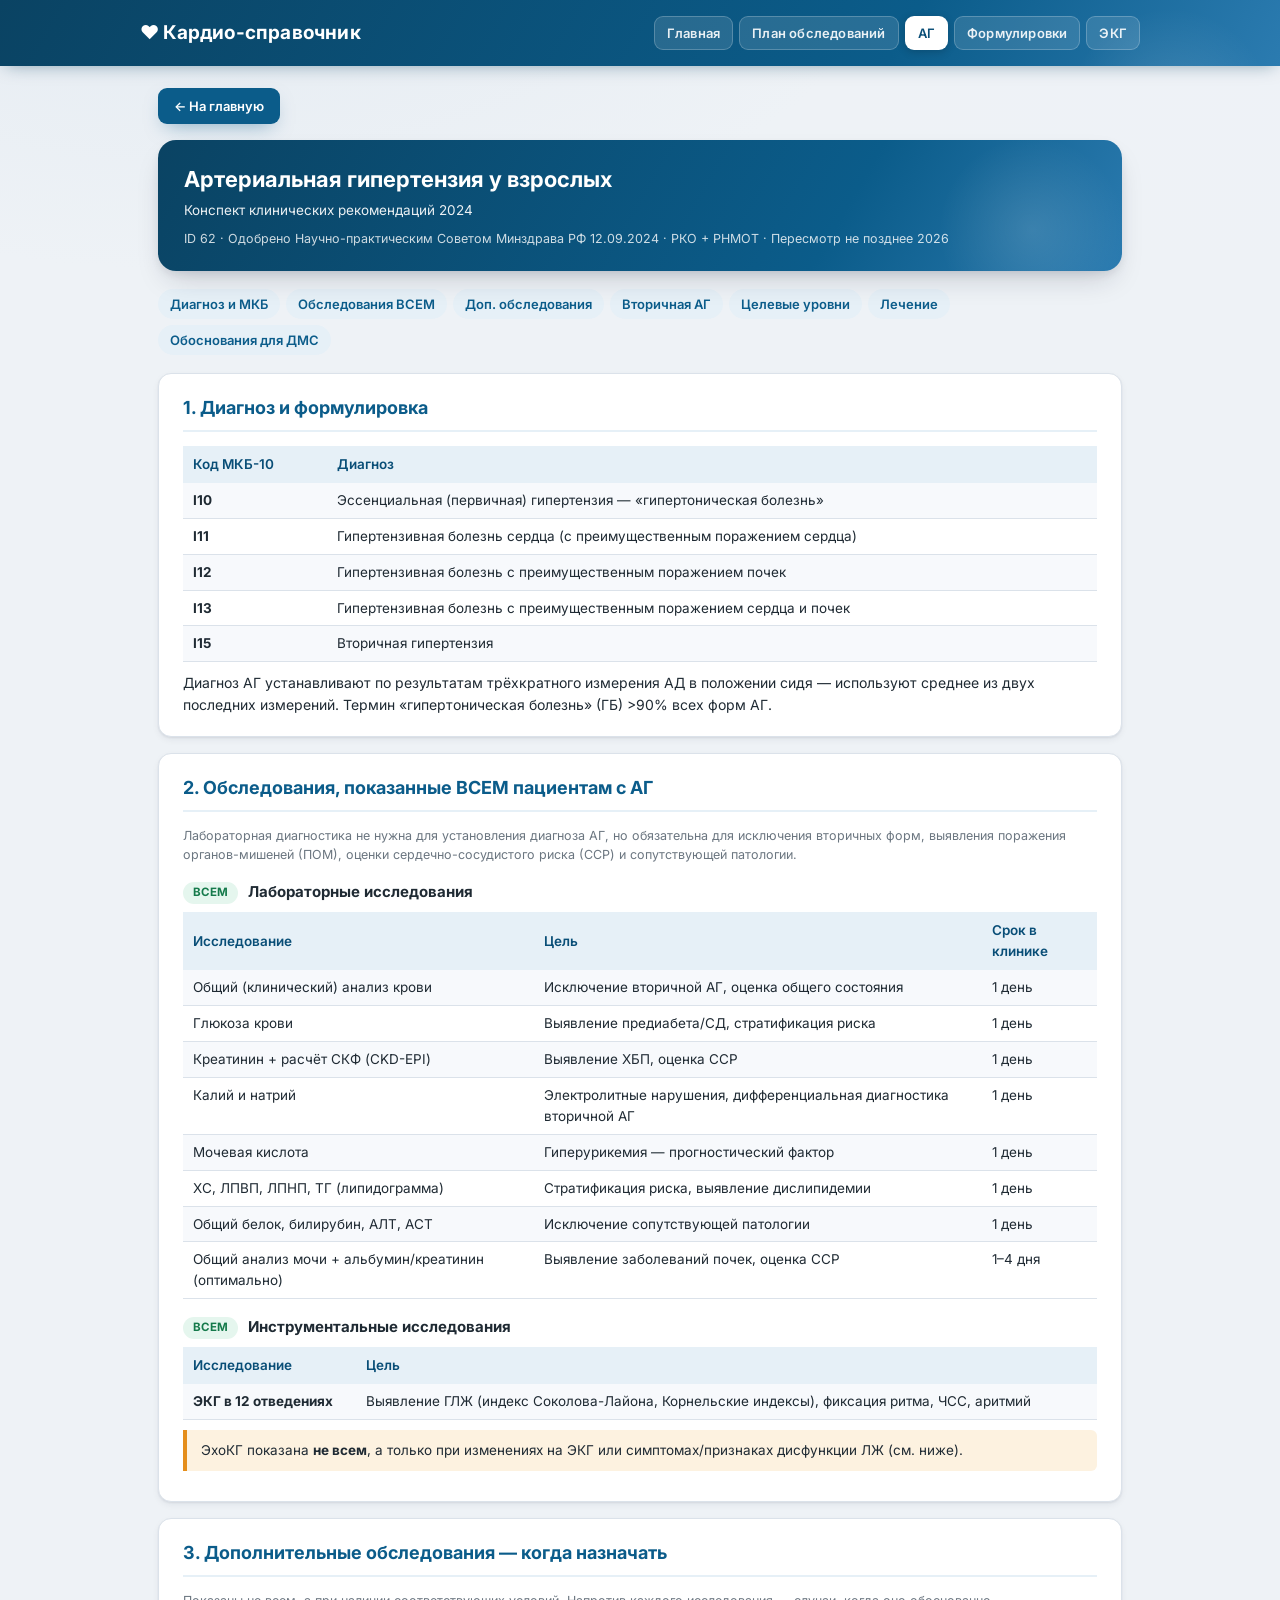
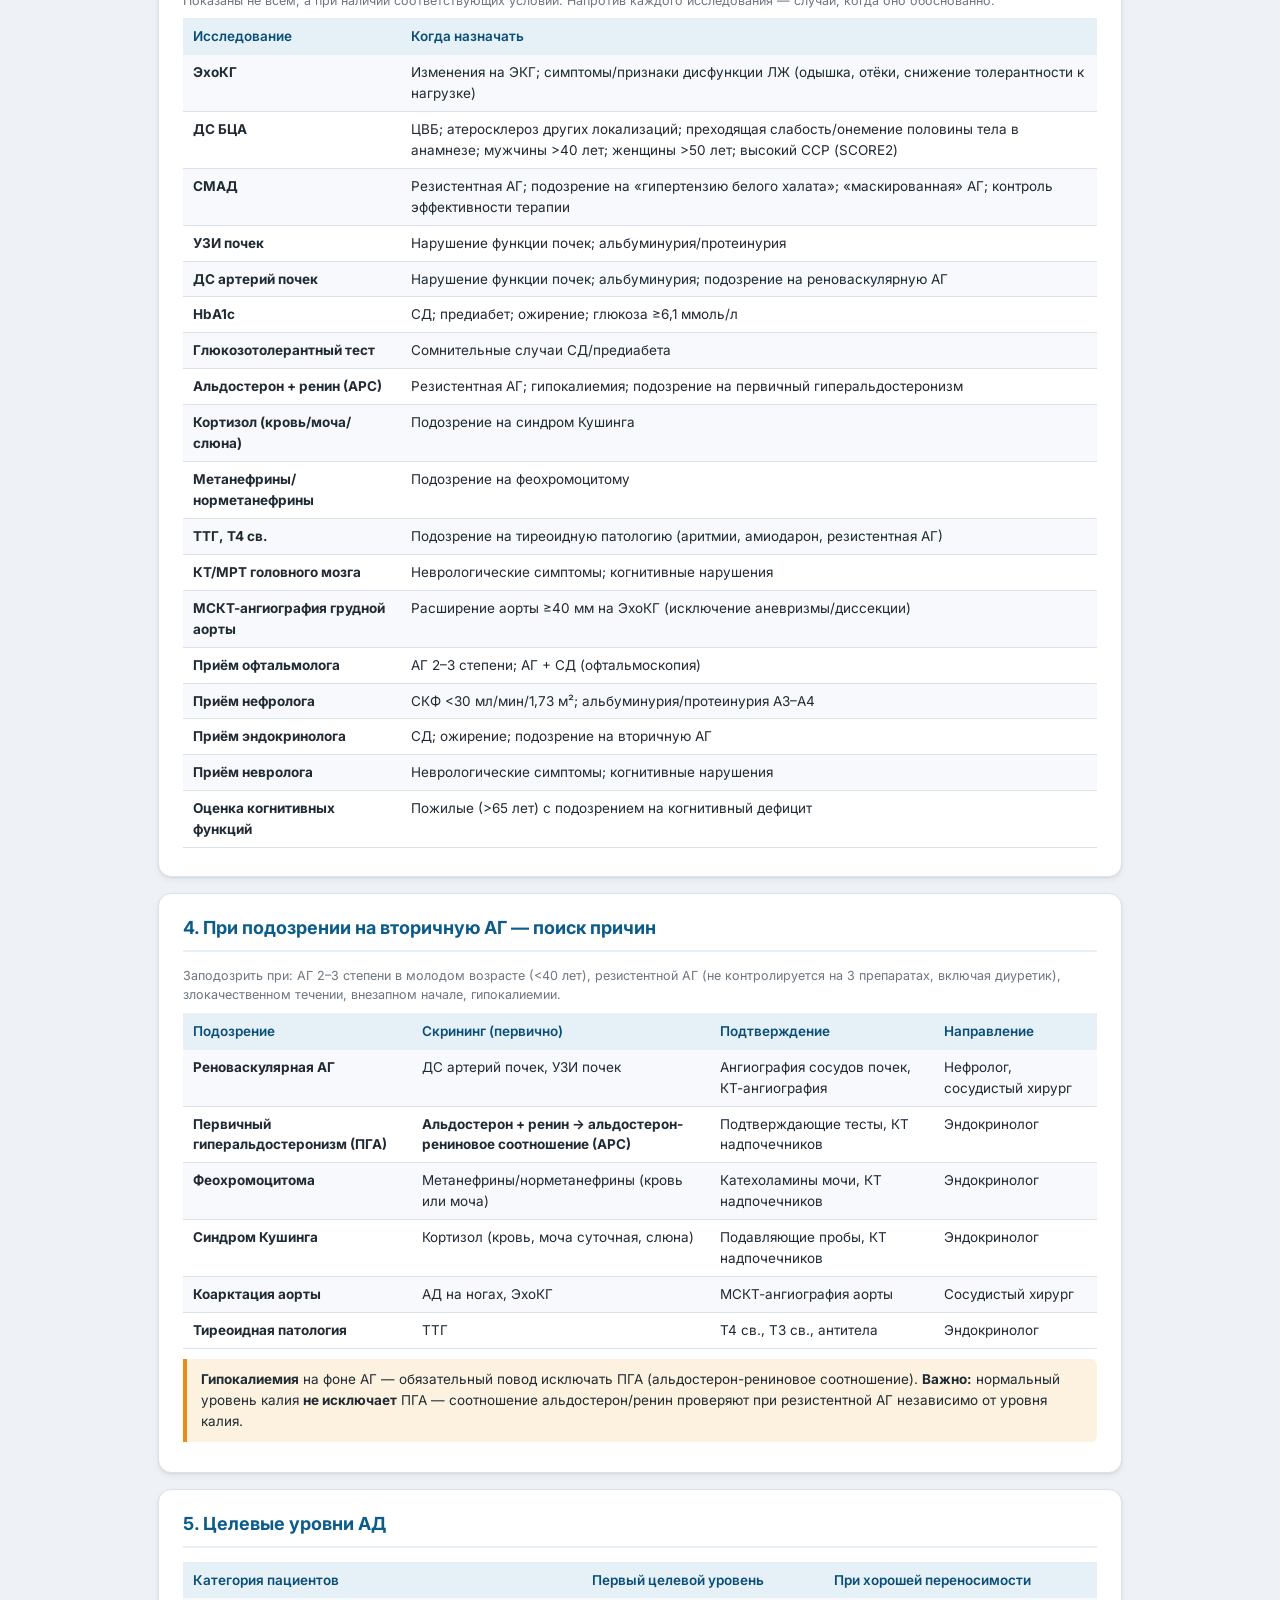
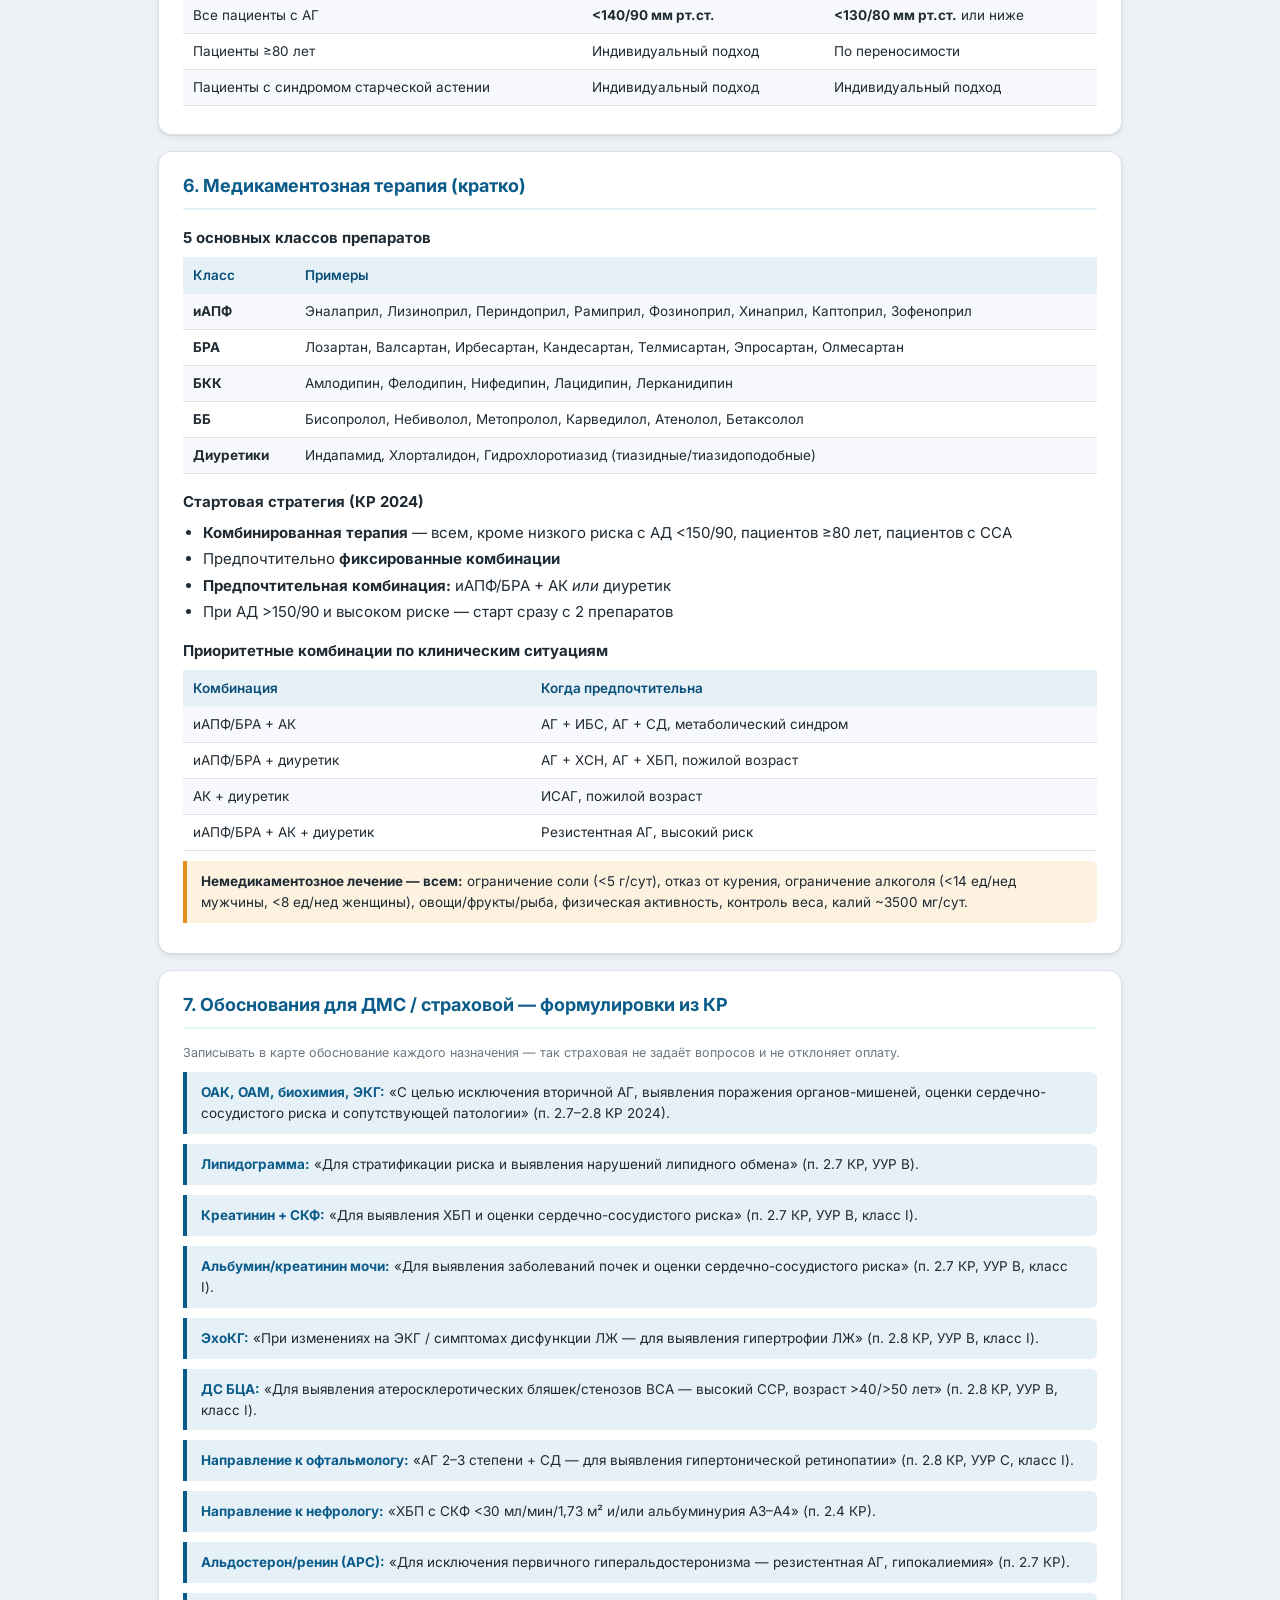
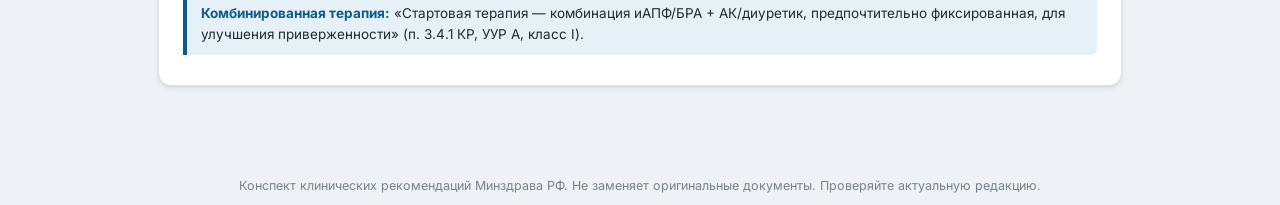
==== ag.html @ 0620a476 "Initial commit" ====
<!DOCTYPE html>
<html lang="ru">
<head>
<meta charset="UTF-8">
<meta name="viewport" content="width=device-width, initial-scale=1.0">
<title>Артериальная гипертензия — конспект КР 2024</title>
<link rel="preconnect" href="https://fonts.googleapis.com">
<link rel="preconnect" href="https://fonts.gstatic.com" crossorigin>
<link href="https://fonts.googleapis.com/css2?family=Inter:wght@400;500;600;700;800&display=swap" rel="stylesheet">
<link rel="stylesheet" href="styles.css">
</head>
<body>

<header>
  <div class="topnav">
    <span class="brand">❤️ Кардио-справочник</span>
    <div class="nav-links">
      <a href="index.html">Главная</a>
      <a href="planner.html">План обследований</a>
      <a href="ag.html" class="active">АГ</a>
      <a href="formulas.html">Формулировки</a>
      <a href="ecg.html">ЭКГ</a>
    </div>
  </div>
</header>

<div class="container">

  <a class="back-btn" href="index.html">← На главную</a>

  <div class="dx-header">
    <h1>Артериальная гипертензия у взрослых</h1>
    <div class="sub">Конспект клинических рекомендаций 2024</div>
    <div class="meta">ID 62 · Одобрено Научно-практическим Советом Минздрава РФ 12.09.2024 · РКО + РНМОТ · Пересмотр не позднее 2026</div>
  </div>

  <div class="toc">
    <a href="#diag">Диагноз и МКБ</a>
    <a href="#all">Обследования ВСЕМ</a>
    <a href="#cases">Доп. обследования</a>
    <a href="#secondary">Вторичная АГ</a>
    <a href="#targets">Целевые уровни</a>
    <a href="#treatment">Лечение</a>
    <a href="#dms">Обоснования для ДМС</a>
  </div>

  <!-- 1. ДИАГНОЗ -->
  <div class="section-card" id="diag">
    <h2>1. Диагноз и формулировка</h2>
    <table>
      <tr><th>Код МКБ-10</th><th>Диагноз</th></tr>
      <tr><td><b>I10</b></td><td>Эссенциальная (первичная) гипертензия — «гипертоническая болезнь»</td></tr>
      <tr><td><b>I11</b></td><td>Гипертензивная болезнь сердца (с преимущественным поражением сердца)</td></tr>
      <tr><td><b>I12</b></td><td>Гипертензивная болезнь с преимущественным поражением почек</td></tr>
      <tr><td><b>I13</b></td><td>Гипертензивная болезнь с преимущественным поражением сердца и почек</td></tr>
      <tr><td><b>I15</b></td><td>Вторичная гипертензия</td></tr>
    </table>
    <p style="margin-top:10px; font-size:14px;">Диагноз АГ устанавливают по результатам трёхкратного измерения АД в положении сидя — используют среднее из двух последних измерений. Термин «гипертоническая болезнь» (ГБ) &gt;90% всех форм АГ.</p>
  </div>

  <!-- 2. ВСЕМ -->
  <div class="section-card" id="all">
    <h2>2. Обследования, показанные ВСЕМ пациентам с АГ</h2>
    <p class="tag">Лабораторная диагностика не нужна для установления диагноза АГ, но обязательна для исключения вторичных форм, выявления поражения органов-мишеней (ПОМ), оценки сердечно-сосудистого риска (ССР) и сопутствующей патологии.</p>

    <h3><span class="pill pill-all">ВСЕМ</span> Лабораторные исследования</h3>
    <table>
      <tr><th>Исследование</th><th>Цель</th><th>Срок в клинике</th></tr>
      <tr><td>Общий (клинический) анализ крови</td><td>Исключение вторичной АГ, оценка общего состояния</td><td>1 день</td></tr>
      <tr><td>Глюкоза крови</td><td>Выявление предиабета/СД, стратификация риска</td><td>1 день</td></tr>
      <tr><td>Креатинин + расчёт СКФ (CKD-EPI)</td><td>Выявление ХБП, оценка ССР</td><td>1 день</td></tr>
      <tr><td>Калий и натрий</td><td>Электролитные нарушения, дифференциальная диагностика вторичной АГ</td><td>1 день</td></tr>
      <tr><td>Мочевая кислота</td><td>Гиперурикемия — прогностический фактор</td><td>1 день</td></tr>
      <tr><td>ХС, ЛПВП, ЛПНП, ТГ (липидограмма)</td><td>Стратификация риска, выявление дислипидемии</td><td>1 день</td></tr>
      <tr><td>Общий белок, билирубин, АЛТ, АСТ</td><td>Исключение сопутствующей патологии</td><td>1 день</td></tr>
      <tr><td>Общий анализ мочи + альбумин/креатинин (оптимально)</td><td>Выявление заболеваний почек, оценка ССР</td><td>1–4 дня</td></tr>
    </table>

    <h3><span class="pill pill-all">ВСЕМ</span> Инструментальные исследования</h3>
    <table>
      <tr><th>Исследование</th><th>Цель</th></tr>
      <tr><td><b>ЭКГ в 12 отведениях</b></td><td>Выявление ГЛЖ (индекс Соколова-Лайона, Корнельские индексы), фиксация ритма, ЧСС, аритмий</td></tr>
    </table>
    <div class="note">ЭхоКГ показана <b>не всем</b>, а только при изменениях на ЭКГ или симптомах/признаках дисфункции ЛЖ (см. ниже).</div>
  </div>

  <!-- 3. ПО ИССЛЕДОВАНИЯМ -->
  <div class="section-card" id="cases">
    <h2>3. Дополнительные обследования — когда назначать</h2>
    <p class="tag">Показаны не всем, а при наличии соответствующих условий. Напротив каждого исследования — случаи, когда оно обоснованно.</p>

    <table>
      <tr><th>Исследование</th><th>Когда назначать</th></tr>
      <tr><td><b>ЭхоКГ</b></td><td>Изменения на ЭКГ; симптомы/признаки дисфункции ЛЖ (одышка, отёки, снижение толерантности к нагрузке)</td></tr>
      <tr><td><b>ДС БЦА</b></td><td>ЦВБ; атеросклероз других локализаций; преходящая слабость/онемение половины тела в анамнезе; мужчины &gt;40 лет; женщины &gt;50 лет; высокий ССР (SCORE2)</td></tr>
      <tr><td><b>СМАД</b></td><td>Резистентная АГ; подозрение на «гипертензию белого халата»; «маскированная» АГ; контроль эффективности терапии</td></tr>
      <tr><td><b>УЗИ почек</b></td><td>Нарушение функции почек; альбуминурия/протеинурия</td></tr>
      <tr><td><b>ДС артерий почек</b></td><td>Нарушение функции почек; альбуминурия; подозрение на реноваскулярную АГ</td></tr>
      <tr><td><b>HbA1c</b></td><td>СД; предиабет; ожирение; глюкоза ≥6,1 ммоль/л</td></tr>
      <tr><td><b>Глюкозотолерантный тест</b></td><td>Сомнительные случаи СД/предиабета</td></tr>
      <tr><td><b>Альдостерон + ренин (АРС)</b></td><td>Резистентная АГ; гипокалиемия; подозрение на первичный гиперальдостеронизм</td></tr>
      <tr><td><b>Кортизол (кровь/моча/слюна)</b></td><td>Подозрение на синдром Кушинга</td></tr>
      <tr><td><b>Метанефрины/норметанефрины</b></td><td>Подозрение на феохромоцитому</td></tr>
      <tr><td><b>ТТГ, Т4 св.</b></td><td>Подозрение на тиреоидную патологию (аритмии, амиодарон, резистентная АГ)</td></tr>
      <tr><td><b>КТ/МРТ головного мозга</b></td><td>Неврологические симптомы; когнитивные нарушения</td></tr>
      <tr><td><b>МСКТ-ангиография грудной аорты</b></td><td>Расширение аорты ≥40 мм на ЭхоКГ (исключение аневризмы/диссекции)</td></tr>
      <tr><td><b>Приём офтальмолога</b></td><td>АГ 2–3 степени; АГ + СД (офтальмоскопия)</td></tr>
      <tr><td><b>Приём нефролога</b></td><td>СКФ &lt;30 мл/мин/1,73 м²; альбуминурия/протеинурия А3–А4</td></tr>
      <tr><td><b>Приём эндокринолога</b></td><td>СД; ожирение; подозрение на вторичную АГ</td></tr>
      <tr><td><b>Приём невролога</b></td><td>Неврологические симптомы; когнитивные нарушения</td></tr>
      <tr><td><b>Оценка когнитивных функций</b></td><td>Пожилые (&gt;65 лет) с подозрением на когнитивный дефицит</td></tr>
    </table>
  </div>

  <!-- 4. ВТОРИЧНАЯ АГ -->
  <div class="section-card" id="secondary">
    <h2>4. При подозрении на вторичную АГ — поиск причин</h2>
    <p class="tag">Заподозрить при: АГ 2–3 степени в молодом возрасте (&lt;40 лет), резистентной АГ (не контролируется на 3 препаратах, включая диуретик), злокачественном течении, внезапном начале, гипокалиемии.</p>

    <table>
      <tr><th>Подозрение</th><th>Скрининг (первично)</th><th>Подтверждение</th><th>Направление</th></tr>
      <tr>
        <td><b>Реноваскулярная АГ</b></td>
        <td>ДС артерий почек, УЗИ почек</td>
        <td>Ангиография сосудов почек, КТ-ангиография</td>
        <td>Нефролог, сосудистый хирург</td>
      </tr>
      <tr>
        <td><b>Первичный гиперальдостеронизм (ПГА)</b></td>
        <td><b>Альдостерон + ренин → альдостерон-рениновое соотношение (АРС)</b></td>
        <td>Подтверждающие тесты, КТ надпочечников</td>
        <td>Эндокринолог</td>
      </tr>
      <tr>
        <td><b>Феохромоцитома</b></td>
        <td>Метанефрины/норметанефрины (кровь или моча)</td>
        <td>Катехоламины мочи, КТ надпочечников</td>
        <td>Эндокринолог</td>
      </tr>
      <tr>
        <td><b>Синдром Кушинга</b></td>
        <td>Кортизол (кровь, моча суточная, слюна)</td>
        <td>Подавляющие пробы, КТ надпочечников</td>
        <td>Эндокринолог</td>
      </tr>
      <tr>
        <td><b>Коарктация аорты</b></td>
        <td>АД на ногах, ЭхоКГ</td>
        <td>МСКТ-ангиография аорты</td>
        <td>Сосудистый хирург</td>
      </tr>
      <tr>
        <td><b>Тиреоидная патология</b></td>
        <td>ТТГ</td>
        <td>Т4 св., Т3 св., антитела</td>
        <td>Эндокринолог</td>
      </tr>
    </table>

    <div class="note"><b>Гипокалиемия</b> на фоне АГ — обязательный повод исключать ПГА (альдостерон-рениновое соотношение). <b>Важно:</b> нормальный уровень калия <b>не исключает</b> ПГА — соотношение альдостерон/ренин проверяют при резистентной АГ независимо от уровня калия.</div>
  </div>

  <!-- 5. ЦЕЛЕВЫЕ УРОВНИ -->
  <div class="section-card" id="targets">
    <h2>5. Целевые уровни АД</h2>
    <table>
      <tr><th>Категория пациентов</th><th>Первый целевой уровень</th><th>При хорошей переносимости</th></tr>
      <tr><td>Все пациенты с АГ</td><td><b>&lt;140/90 мм рт.ст.</b></td><td><b>&lt;130/80 мм рт.ст.</b> или ниже</td></tr>
      <tr><td>Пациенты ≥80 лет</td><td>Индивидуальный подход</td><td>По переносимости</td></tr>
      <tr><td>Пациенты с синдромом старческой астении</td><td>Индивидуальный подход</td><td>Индивидуальный подход</td></tr>
    </table>
  </div>

  <!-- 6. ЛЕЧЕНИЕ -->
  <div class="section-card" id="treatment">
    <h2>6. Медикаментозная терапия (кратко)</h2>

    <h3>5 основных классов препаратов</h3>
    <table>
      <tr><th>Класс</th><th>Примеры</th></tr>
      <tr><td><b>иАПФ</b></td><td>Эналаприл, Лизиноприл, Периндоприл, Рамиприл, Фозиноприл, Хинаприл, Каптоприл, Зофеноприл</td></tr>
      <tr><td><b>БРА</b></td><td>Лозартан, Валсартан, Ирбесартан, Кандесартан, Телмисартан, Эпросартан, Олмесартан</td></tr>
      <tr><td><b>БКК</b></td><td>Амлодипин, Фелодипин, Нифедипин, Лацидипин, Лерканидипин</td></tr>
      <tr><td><b>ББ</b></td><td>Бисопролол, Небиволол, Метопролол, Карведилол, Атенолол, Бетаксолол</td></tr>
      <tr><td><b>Диуретики</b></td><td>Индапамид, Хлорталидон, Гидрохлоротиазид (тиазидные/тиазидоподобные)</td></tr>
    </table>

    <h3>Стартовая стратегия (КР 2024)</h3>
    <ul>
      <li><b>Комбинированная терапия</b> — всем, кроме низкого риска с АД &lt;150/90, пациентов ≥80 лет, пациентов с ССА</li>
      <li>Предпочтительно <b>фиксированные комбинации</b></li>
      <li><b>Предпочтительная комбинация:</b> иАПФ/БРА + АК <i>или</i> диуретик</li>
      <li>При АД &gt;150/90 и высоком риске — старт сразу с 2 препаратов</li>
    </ul>

    <h3>Приоритетные комбинации по клиническим ситуациям</h3>
    <table>
      <tr><th>Комбинация</th><th>Когда предпочтительна</th></tr>
      <tr><td>иАПФ/БРА + АК</td><td>АГ + ИБС, АГ + СД, метаболический синдром</td></tr>
      <tr><td>иАПФ/БРА + диуретик</td><td>АГ + ХСН, АГ + ХБП, пожилой возраст</td></tr>
      <tr><td>АК + диуретик</td><td>ИСАГ, пожилой возраст</td></tr>
      <tr><td>иАПФ/БРА + АК + диуретик</td><td>Резистентная АГ, высокий риск</td></tr>
    </table>

    <div class="note"><b>Немедикаментозное лечение — всем:</b> ограничение соли (&lt;5 г/сут), отказ от курения, ограничение алкоголя (&lt;14 ед/нед мужчины, &lt;8 ед/нед женщины), овощи/фрукты/рыба, физическая активность, контроль веса, калий ~3500 мг/сут.</div>
  </div>

  <!-- 7. ДМС -->
  <div class="section-card" id="dms">
    <h2>7. Обоснования для ДМС / страховой — формулировки из КР</h2>
    <p class="tag">Записывать в карте обоснование каждого назначения — так страховая не задаёт вопросов и не отклоняет оплату.</p>

    <div class="dms"><b>ОАК, ОАМ, биохимия, ЭКГ:</b> «С целью исключения вторичной АГ, выявления поражения органов-мишеней, оценки сердечно-сосудистого риска и сопутствующей патологии» (п. 2.7–2.8 КР 2024).</div>
    <div class="dms"><b>Липидограмма:</b> «Для стратификации риска и выявления нарушений липидного обмена» (п. 2.7 КР, УУР B).</div>
    <div class="dms"><b>Креатинин + СКФ:</b> «Для выявления ХБП и оценки сердечно-сосудистого риска» (п. 2.7 КР, УУР B, класс I).</div>
    <div class="dms"><b>Альбумин/креатинин мочи:</b> «Для выявления заболеваний почек и оценки сердечно-сосудистого риска» (п. 2.7 КР, УУР B, класс I).</div>
    <div class="dms"><b>ЭхоКГ:</b> «При изменениях на ЭКГ / симптомах дисфункции ЛЖ — для выявления гипертрофии ЛЖ» (п. 2.8 КР, УУР B, класс I).</div>
    <div class="dms"><b>ДС БЦА:</b> «Для выявления атеросклеротических бляшек/стенозов ВСА — высокий ССР, возраст &gt;40/&gt;50 лет» (п. 2.8 КР, УУР B, класс I).</div>
    <div class="dms"><b>Направление к офтальмологу:</b> «АГ 2–3 степени + СД — для выявления гипертонической ретинопатии» (п. 2.8 КР, УУР C, класс I).</div>
    <div class="dms"><b>Направление к нефрологу:</b> «ХБП с СКФ &lt;30 мл/мин/1,73 м² и/или альбуминурия А3–А4» (п. 2.4 КР).</div>
    <div class="dms"><b>Альдостерон/ренин (АРС):</b> «Для исключения первичного гиперальдостеронизма — резистентная АГ, гипокалиемия» (п. 2.7 КР).</div>
    <div class="dms"><b>Комбинированная терапия:</b> «Стартовая терапия — комбинация иАПФ/БРА + АК/диуретик, предпочтительно фиксированная, для улучшения приверженности» (п. 3.4.1 КР, УУР A, класс I).</div>
  </div>

</div>

<footer>Конспект клинических рекомендаций Минздрава РФ. Не заменяет оригинальные документы. Проверяйте актуальную редакцию.</footer>

</body>
</html>
---- styles.css ----
/* ============================================================
   Кардио-справочник: КР для амбулаторного приёма
   Стиль по образцу MedicSchet (светлый, тени, градиенты),
   но с собственным акцентным цветом (#0b5c8a — клинический синий)
   ============================================================ */

/* ------------------------------------------------------------
   1. ПАЛИТРА И ПЕРЕМЕННЫЕ
   ------------------------------------------------------------ */
:root {
  --font: "Inter", -apple-system, BlinkMacSystemFont, "Segoe UI", Roboto,
          "Helvetica Neue", Arial, sans-serif;
  --mono: "SFMono-Regular", "JetBrains Mono", "Consolas", "Courier New", monospace;

  /* Поверхности */
  --bg: #eef2f6;
  --bg-gradient-a: #e4ebf2;
  --bg-gradient-b: #eef2f7;
  --surface: #ffffff;
  --surface-2: #f7f9fc;
  --surface-3: #eef1f6;
  --border: #dbe2ea;
  --border-strong: #c9d3df;

  /* Текст */
  --text: #1f2a33;
  --text-2: #4b5763;
  --muted: #6b7680;
  --faint: #77828c;
  --placeholder: #8a94a0;

  /* Фирменный цвет (клинический синий) */
  --primary: #0b5c8a;
  --primary-2: #094e77;
  --primary-soft: #e6f0f7;
  --primary-softer: #f0f6fb;
  --on-primary: #ffffff;

  /* Цвета риска */
  --green: #1f9d63;
  --green-soft: #e5f6ee;
  --green-deep: #157a4b;
  --orange: #e58e1b;
  --orange-soft: #fdf2e0;
  --orange-deep: #c06f0d;
  --red: #e0483d;
  --red-soft: #fdebe9;
  --red-deep: #bd3429;
  --blue: #3b6fe0;
  --blue-soft: #e8effd;
  --blue-deep: #2b54b4;

  /* Тень */
  --shadow-1: 0 1px 2px rgba(24, 28, 51, .07), 0 3px 9px -2px rgba(24, 28, 51, .09);
  --shadow-2: 0 4px 10px -2px rgba(24, 28, 51, .10), 0 14px 30px -10px rgba(24, 28, 51, .22);
  --shadow-3: 0 6px 16px rgba(24, 28, 51, .12), 0 16px 40px -12px rgba(24, 28, 51, .25);
  --shadow-primary: 0 8px 20px -8px rgba(11, 92, 138, .50);

  /* Радиус */
  --r-sm: 8px;
  --r: 13px;
  --r-lg: 18px;

  /* Шапка сайта */
  --header-a: #0a4363;
  --header-b: #0b5c8a;
}

/* ------------------------------------------------------------
   2. БАЗА И СБРОС
   ------------------------------------------------------------ */
*, *::before, *::after { box-sizing: border-box; margin: 0; padding: 0; }

html { -webkit-text-size-adjust: 100%; }

body {
  font-family: var(--font);
  color: var(--text);
  color-scheme: light;
  font-size: 15px;
  line-height: 1.55;
  background: var(--bg);
  background-image:
    radial-gradient(1200px 600px at 15% -10%, var(--bg-gradient-a), transparent 60%),
    radial-gradient(900px 500px at 100% 0%, var(--bg-gradient-b), transparent 55%);
  background-attachment: fixed;
  min-height: 100vh;
}

*::-webkit-scrollbar { width: 10px; height: 10px; }
*::-webkit-scrollbar-thumb { background: #c6cdd6; border-radius: 8px; border: 2px solid transparent; background-clip: content-box; }
*::-webkit-scrollbar-thumb:hover { background: #aab3bf; border: 2px solid transparent; background-clip: content-box; }

.container { max-width: 1000px; margin: 0 auto; padding: 22px 18px 50px; }

/* ------------------------------------------------------------
   3. ШАПКА
   ------------------------------------------------------------ */
header {
  background: linear-gradient(120deg, var(--header-a), var(--header-b) 70%, #2b7bb0);
  color: #fff;
  padding: 16px 28px;
  font-size: 19px;
  font-weight: 700;
  letter-spacing: .2px;
  box-shadow: 0 4px 18px -6px rgba(9, 66, 96, .5);
  position: relative;
  overflow: hidden;
}
header::after {
  content: "";
  position: absolute;
  right: -10px; top: -10px;
  width: 240px; height: 240px;
  border-radius: 50%;
  background: radial-gradient(circle, rgba(255,255,255,.12), transparent 60%);
  pointer-events: none;
}
header > span, header > div { position: relative; z-index: 1; }

/* Навигация */
.topnav {
  display: flex;
  align-items: center;
  justify-content: space-between;
  gap: 10px;
  flex-wrap: wrap;
  max-width: 1000px;
  margin: 0 auto;
}
.topnav .brand { display: flex; align-items: center; gap: 8px; }
.topnav .brand a { color: #fff; text-decoration: none; }
.nav-links { display: flex; gap: 6px; flex-wrap: wrap; }
.nav-links a {
  background: rgba(255,255,255,.12);
  border: 1px solid rgba(255,255,255,.22);
  color: rgba(255,255,255,.9);
  text-decoration: none;
  font-size: 13px;
  font-weight: 600;
  padding: 6px 12px;
  border-radius: 9px;
  transition: background .15s;
}
.nav-links a:hover { background: rgba(255,255,255,.22); color: #fff; }
.nav-links a.active { background: #fff; color: var(--primary-2); box-shadow: 0 2px 8px rgba(0,0,0,.18); }

/* ------------------------------------------------------------
   4. ГЛАВНАЯ — КАРТОЧКИ ДИАГНОЗОВ
   ------------------------------------------------------------ */
.page-title { font-size: 24px; font-weight: 800; margin: 18px 2px 4px; color: var(--text); }
.page-sub { color: var(--muted); font-size: 14.5px; margin: 0 2px 20px; }

.cards-grid {
  display: grid;
  grid-template-columns: repeat(auto-fill, minmax(300px, 1fr));
  gap: 16px;
}
.dx-card {
  display: flex;
  flex-direction: column;
  background: var(--surface);
  border: 1.5px solid var(--border);
  border-radius: var(--r-lg);
  padding: 18px 20px;
  text-decoration: none;
  color: var(--text);
  box-shadow: var(--shadow-1);
  transition: transform .12s, box-shadow .15s, border-color .15s;
  position: relative;
  overflow: hidden;
}
.dx-card:hover {
  transform: translateY(-2px);
  box-shadow: var(--shadow-2);
  border-color: var(--primary);
}
.dx-card .dx-code {
  font-family: var(--mono);
  font-size: 12px;
  font-weight: 600;
  color: var(--primary);
  letter-spacing: .3px;
  margin-bottom: 6px;
}
.dx-card .dx-title { font-size: 17px; font-weight: 700; margin-bottom: 6px; }
.dx-card .dx-desc { font-size: 13.5px; color: var(--muted); line-height: 1.45; flex: 1; }
.dx-card .dx-meta {
  display: flex;
  align-items: center;
  gap: 8px;
  margin-top: 12px;
  padding-top: 10px;
  border-top: 1px solid var(--border);
  font-size: 12px;
}
.dx-card .badge {
  font-size: 11px;
  font-weight: 700;
  padding: 3px 10px;
  border-radius: 12px;
}
.badge-ready { background: var(--green-soft); color: var(--green-deep); }
.badge-wip { background: var(--orange-soft); color: var(--orange-deep); }
.badge-soon { background: var(--surface-3); color: var(--faint); }

/* ------------------------------------------------------------
   5. КАРТОЧКА РАЗДЕЛА (страница диагноза)
   ------------------------------------------------------------ */
.section-card {
  background: var(--surface);
  border: 1.5px solid var(--border);
  border-radius: var(--r);
  padding: 20px 24px;
  margin-bottom: 16px;
  box-shadow: var(--shadow-1);
}
.section-card h2 {
  font-size: 18px;
  color: var(--primary);
  border-bottom: 2px solid var(--primary-soft);
  padding-bottom: 8px;
  margin-bottom: 14px;
}
.section-card h3 { font-size: 15px; margin: 16px 0 8px; color: var(--text); }

/* Пилюли-метки */
.pill { display: inline-block; font-size: 11.5px; font-weight: 700; padding: 2px 10px; border-radius: 12px; margin-right: 6px; vertical-align: middle; }
.pill-all { background: var(--green-soft); color: var(--green-deep); }
.pill-case { background: var(--orange-soft); color: var(--orange-deep); }
.pill-sec { background: var(--blue-soft); color: var(--blue-deep); }
.pill-danger { background: var(--red-soft); color: var(--red-deep); }

/* Раскрывающиеся блоки */
details {
  background: var(--surface-2);
  border: 1.5px solid var(--border);
  border-radius: 11px;
  margin: 8px 0;
  padding: 0;
  overflow: hidden;
}
details summary {
  cursor: pointer;
  padding: 12px 16px;
  font-weight: 600;
  font-size: 14px;
  color: var(--text);
  list-style: none;
  display: flex;
  align-items: center;
  justify-content: space-between;
  gap: 8px;
}
details summary::-webkit-details-marker { display: none; }
details summary .arrow { transition: transform .18s; color: var(--primary); font-size: 12px; }
details[open] summary .arrow { transform: rotate(90deg); }
details[open] { border-color: var(--primary); }
details .inner { padding: 12px 18px 14px; border-top: 1px solid var(--border); }

/* Таблицы */
table { width: 100%; border-collapse: collapse; margin: 8px 0; font-size: 13.5px; }
th { background: var(--primary-soft); color: var(--primary-2); text-align: left; padding: 8px 10px; font-weight: 600; }
td { padding: 7px 10px; border-bottom: 1px solid var(--border); vertical-align: top; }
tr:nth-child(even) td { background: var(--surface-2); }

/* Списки */
ul, ol { margin: 6px 0 6px 20px; }
li { margin: 3px 0; }

/* Блоки-заметки */
.note { background: var(--orange-soft); border-left: 4px solid var(--orange); padding: 10px 14px; border-radius: 0 6px 6px 0; margin: 10px 0; font-size: 13.5px; }
.dms { background: var(--primary-soft); border-left: 4px solid var(--primary); padding: 10px 14px; border-radius: 0 6px 6px 0; margin: 10px 0; font-size: 13.5px; }
.dms b { color: var(--primary); }
.danger { background: var(--red-soft); border-left: 4px solid var(--red); padding: 10px 14px; border-radius: 0 6px 6px 0; margin: 10px 0; font-size: 13.5px; }
.tag { font-size: 12.5px; color: var(--muted); }

/* Внутреннее оглавление диагноза */
.toc { display: flex; flex-wrap: wrap; gap: 6px; margin-bottom: 18px; }
.toc a {
  background: var(--primary-soft);
  color: var(--primary);
  text-decoration: none;
  padding: 5px 12px;
  border-radius: 20px;
  font-size: 13px;
  font-weight: 600;
}
.toc a:hover { background: var(--primary); color: #fff; }

/* Диагноз — шапка страницы */
.dx-header {
  background: linear-gradient(120deg, var(--header-a), var(--header-b) 70%, #2b7bb0);
  color: #fff;
  border-radius: var(--r-lg);
  padding: 22px 26px;
  margin-bottom: 18px;
  box-shadow: var(--shadow-2);
  position: relative;
  overflow: hidden;
}
.dx-header::after {
  content: "";
  position: absolute;
  right: -20px; top: -20px;
  width: 220px; height: 220px;
  border-radius: 50%;
  background: radial-gradient(circle, rgba(255,255,255,.12), transparent 60%);
  pointer-events: none;
}
.dx-header h1 { font-size: 22px; margin-bottom: 4px; position: relative; z-index: 1; }
.dx-header .sub { opacity: .92; font-size: 13.5px; position: relative; z-index: 1; }
.dx-header .meta { margin-top: 8px; font-size: 12.5px; opacity: .8; position: relative; z-index: 1; }

/* Кнопка «на главную» */
.back-btn {
  display: inline-block;
  background: var(--primary);
  color: #fff;
  text-decoration: none;
  font-size: 13px;
  font-weight: 600;
  padding: 8px 16px;
  border-radius: 9px;
  margin-bottom: 16px;
  box-shadow: var(--shadow-primary);
  transition: background .15s, transform .12s;
}
.back-btn:hover { background: var(--primary-2); transform: translateY(-1px); }

/* Футер */
footer {
  text-align: center;
  color: var(--faint);
  font-size: 12.5px;
  padding: 24px 0 10px;
}

/* ------------------------------------------------------------
   6. ПЕЧАТЬ
   ------------------------------------------------------------ */
@media print {
  body { background: #fff; }
  .topnav, .toc, .back-btn, footer, .nav-links { display: none !important; }
  details .inner { display: block; }
  .section-card, .dx-header { box-shadow: none; border-color: #ccc; break-inside: avoid; }
  .container { padding: 0; }
}
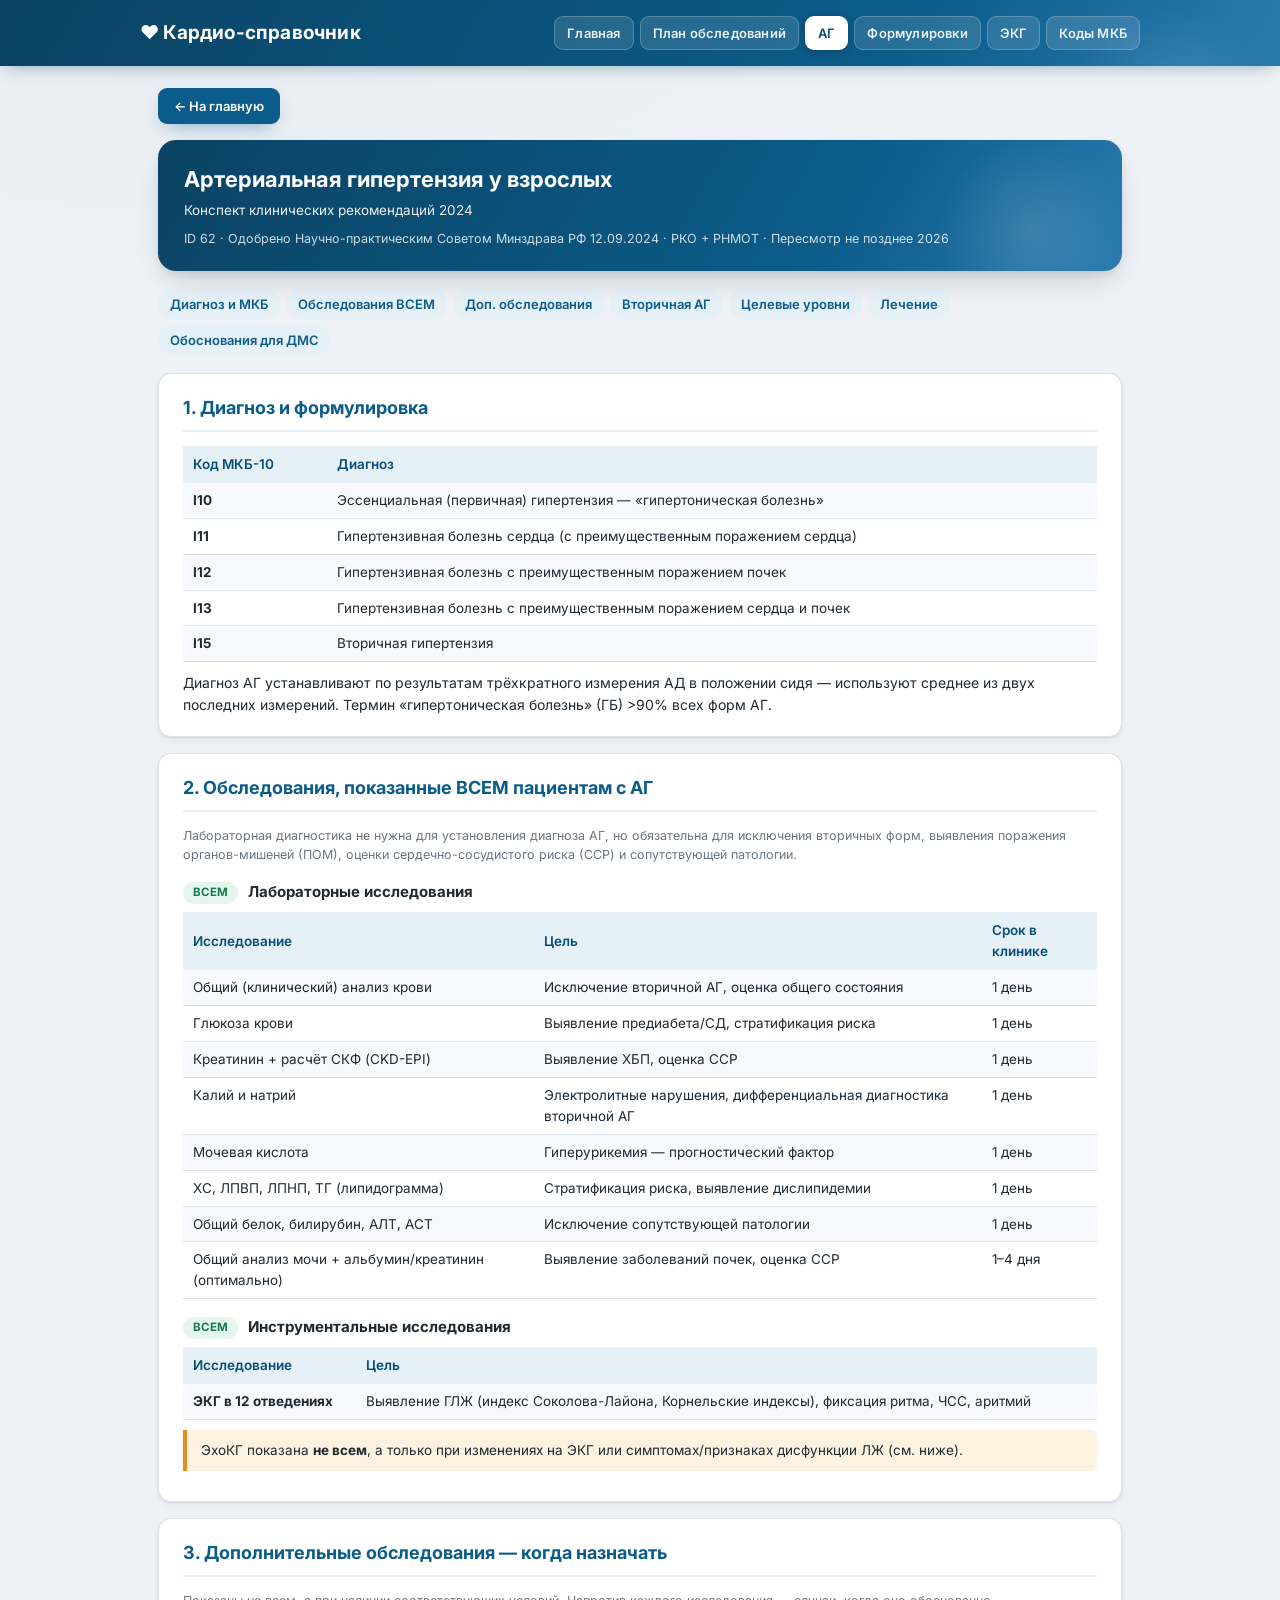
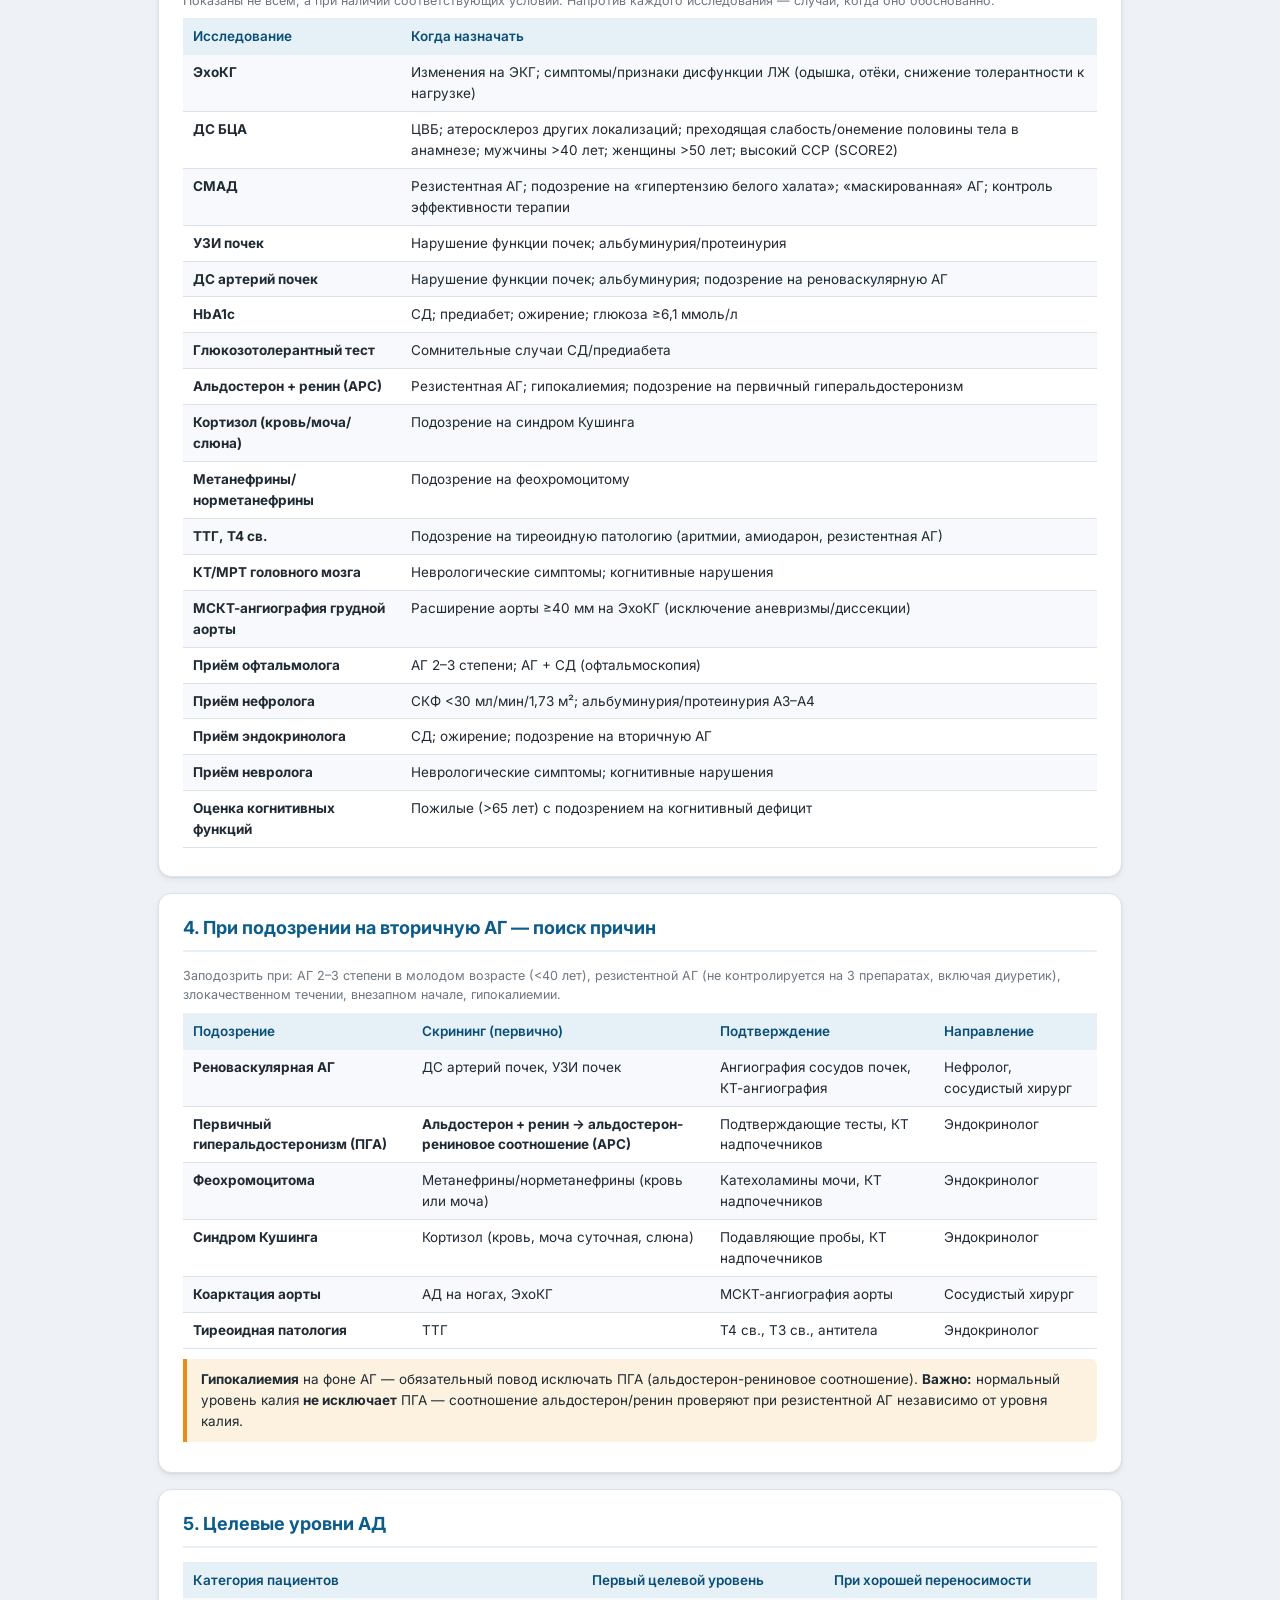
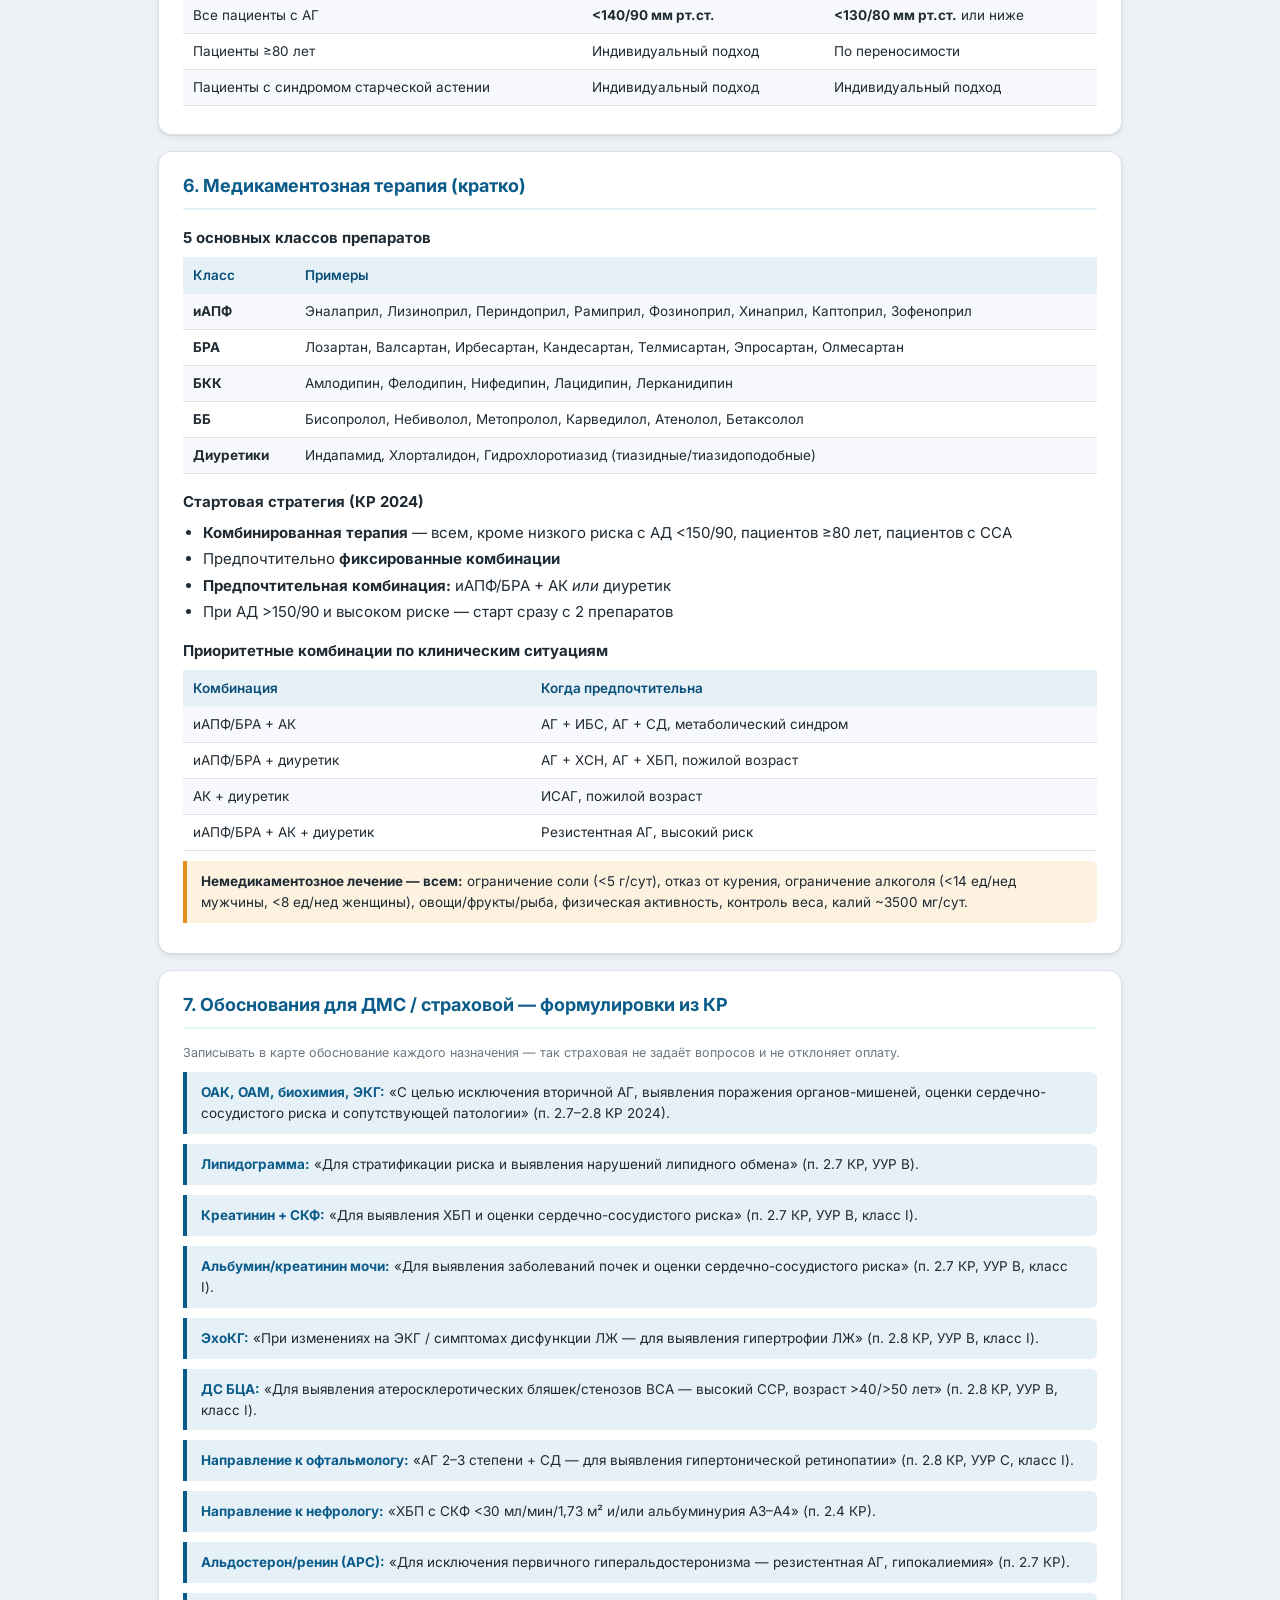
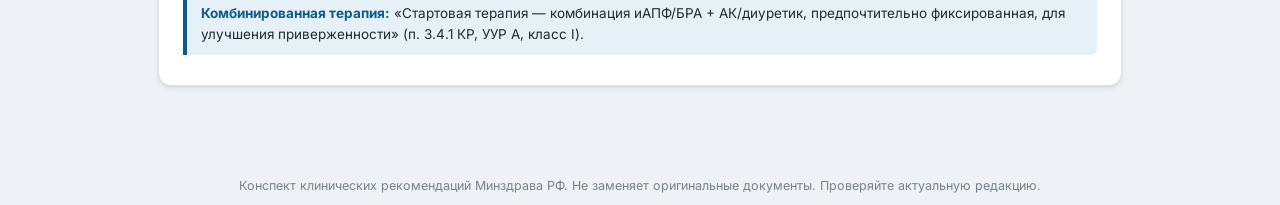
==== commit e9bece05: "МКБ (добавлено как идея пока) Возможно удалю потом. Не уверен нужно ли." ====
--- a/ag.html
+++ b/ag.html
@@ -20,6 +20,7 @@
       <a href="ag.html" class="active">АГ</a>
       <a href="formulas.html">Формулировки</a>
       <a href="ecg.html">ЭКГ</a>
+      <a href="mkb.html">Коды МКБ</a>
     </div>
   </div>
 </header>
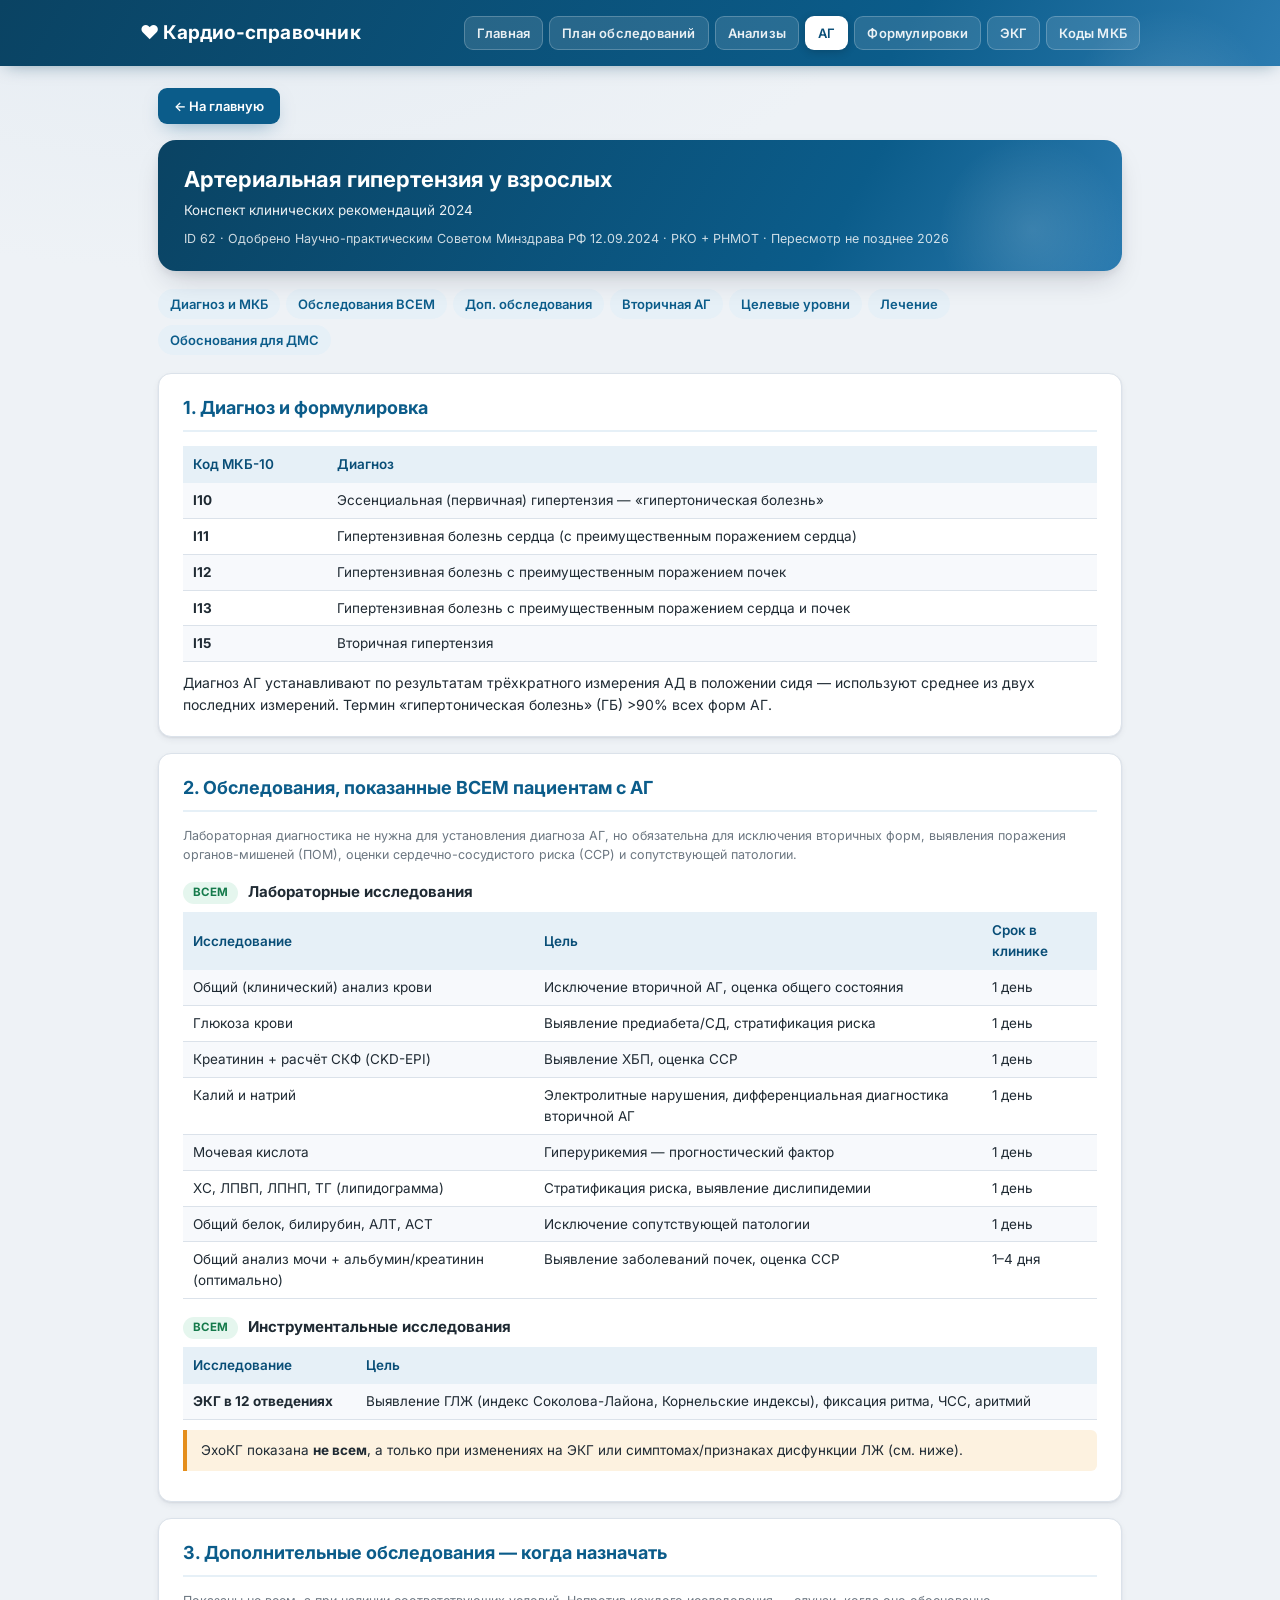
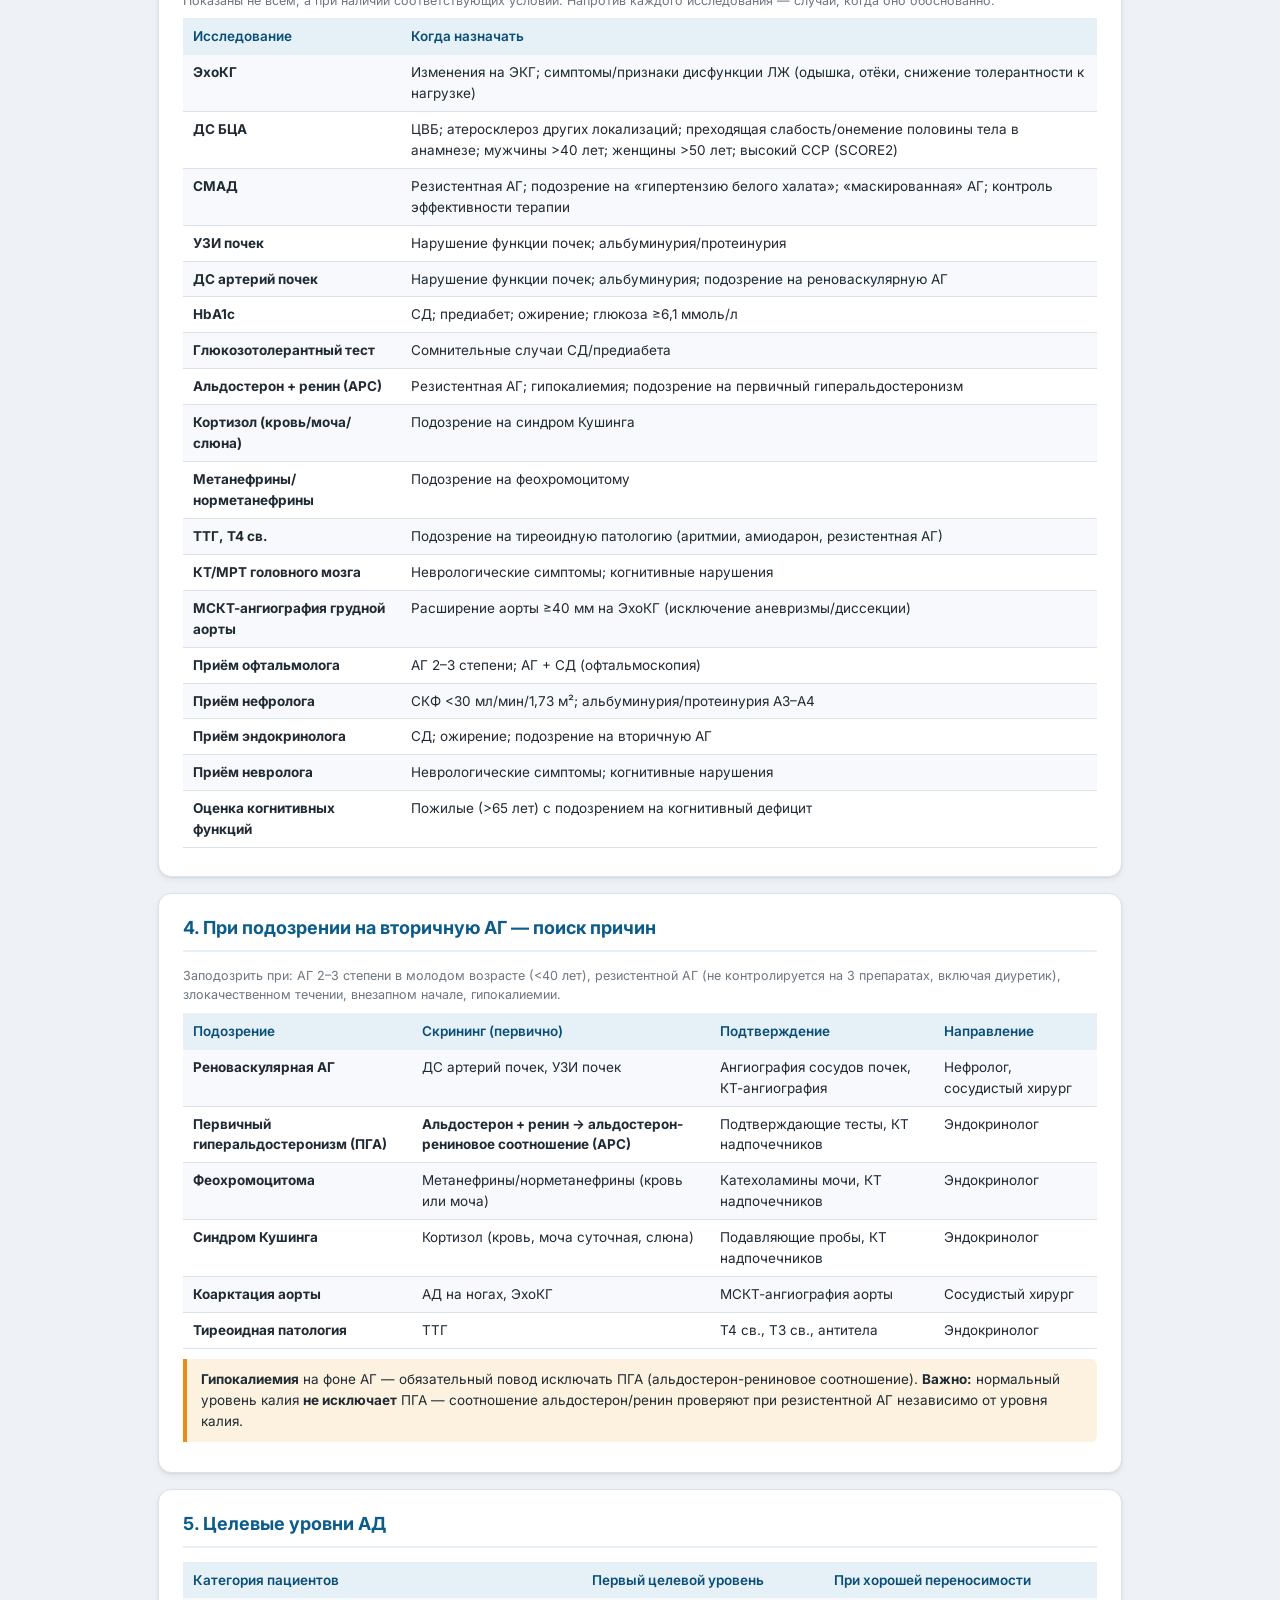
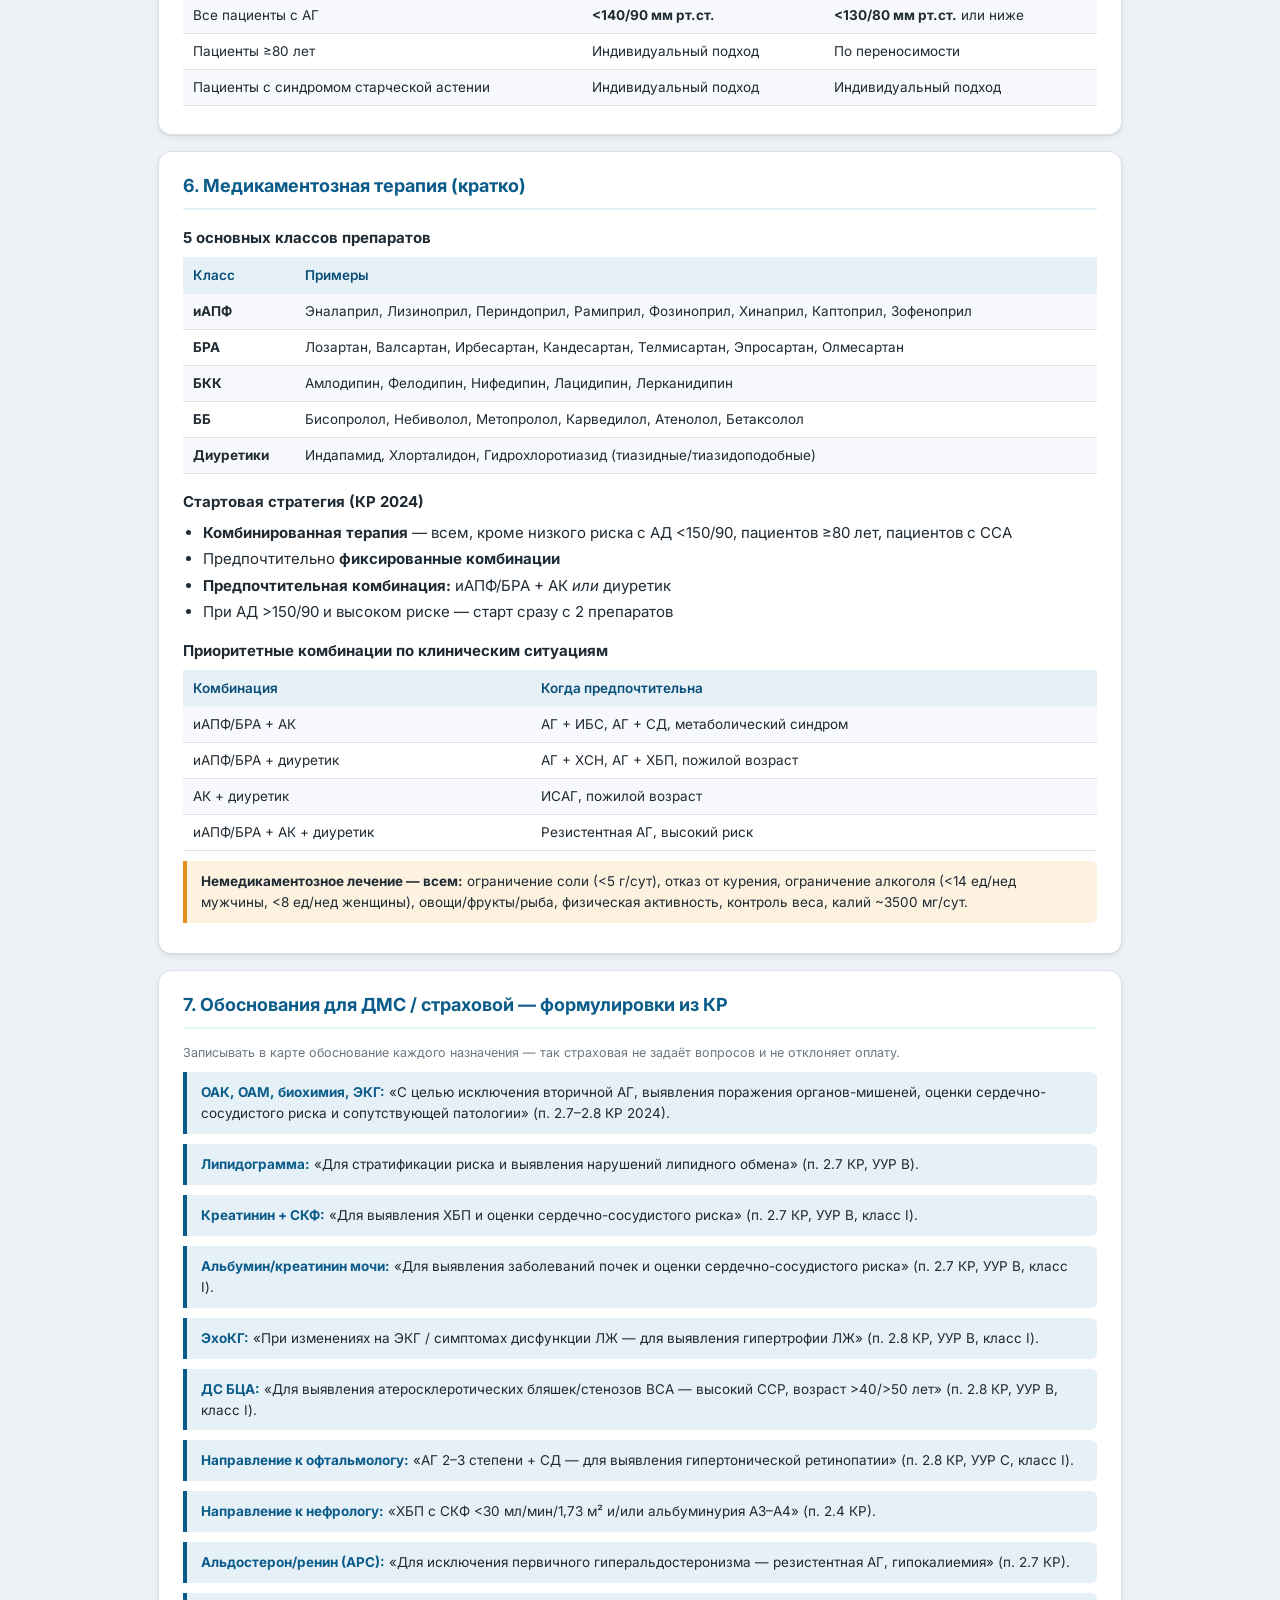
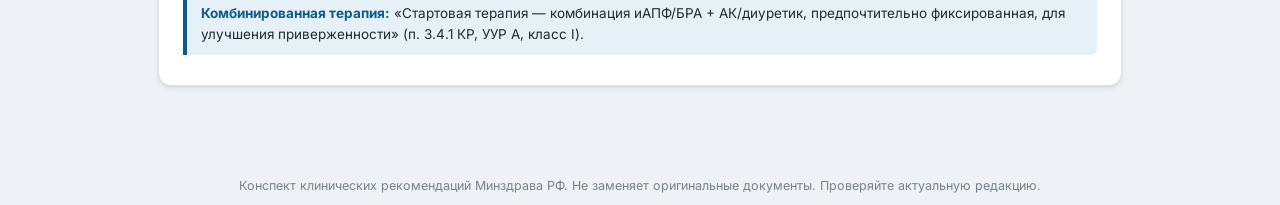
==== commit bfa44278: "Анализы: конструктор назначения лабораторных исследований Новая страница analizy.html: выбор анализо" ====
--- a/ag.html
+++ b/ag.html
@@ -17,6 +17,7 @@
     <div class="nav-links">
       <a href="index.html">Главная</a>
       <a href="planner.html">План обследований</a>
+      <a href="analizy.html">Анализы</a>
       <a href="ag.html" class="active">АГ</a>
       <a href="formulas.html">Формулировки</a>
       <a href="ecg.html">ЭКГ</a>
